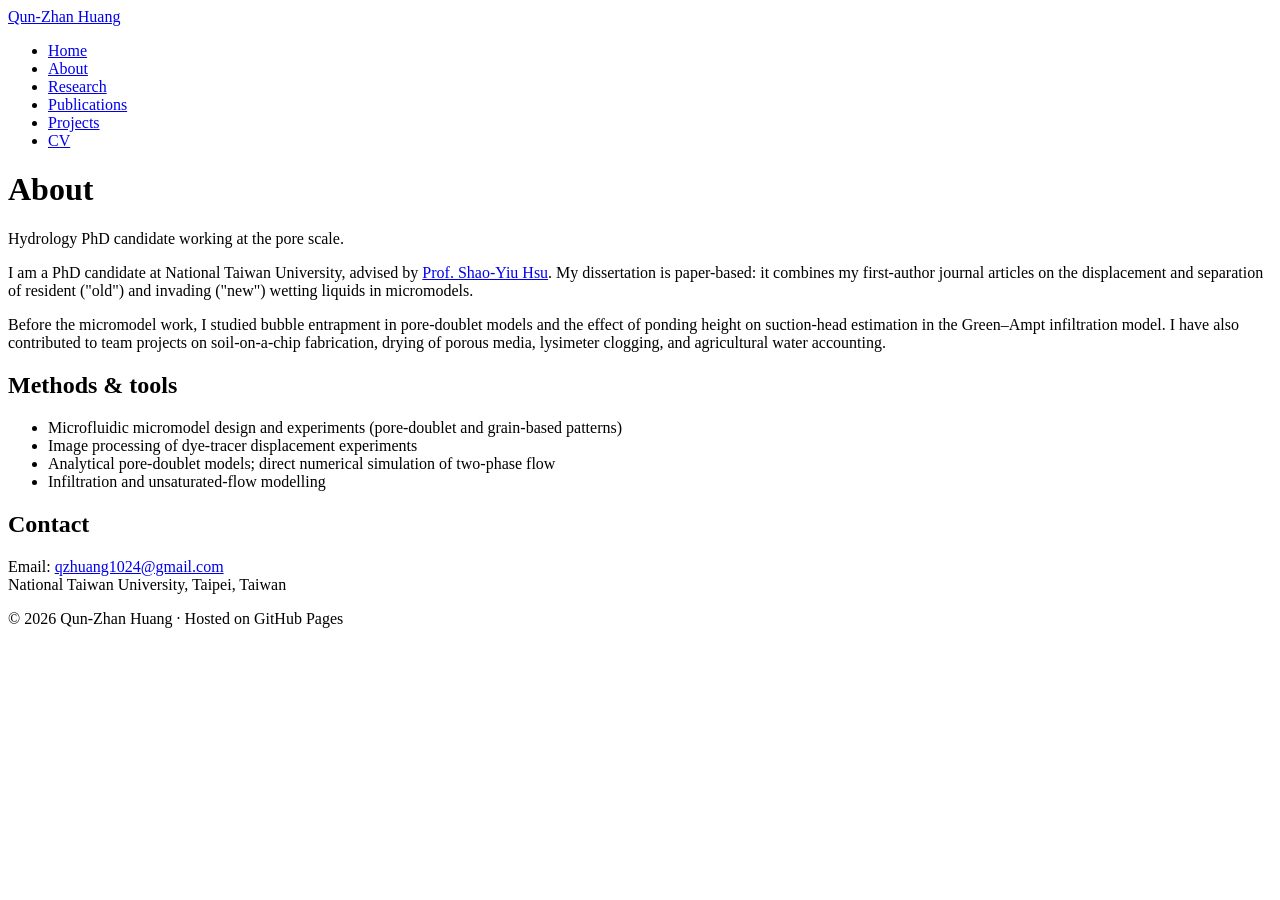
==== about.html @ c715448a "Add files via upload" ====
<!DOCTYPE html>
<html lang="en">
<head>
  <meta charset="utf-8">
  <meta name="viewport" content="width=device-width, initial-scale=1">
  <title>About | Qun-Zhan Huang</title>
  <meta name="description" content="Qun-Zhan Huang — PhD candidate researching pore-scale wetting-liquid displacement in micromodels and ecohydrological separation.">
  <link rel="preconnect" href="https://fonts.googleapis.com">
  <link href="https://fonts.googleapis.com/css2?family=Inter:wght@400;600&family=Source+Serif+4:wght@400;600&display=swap" rel="stylesheet">
  <link rel="stylesheet" href="assets/css/style.css">
</head>
<body>
  <header class="site-header">
    <nav class="nav">
      <a class="brand" href="index.html">Qun-Zhan Huang</a>
      <ul>
        <li><a href="index.html">Home</a></li>
        <li><a href="about.html" class="active">About</a></li>
        <li><a href="research.html">Research</a></li>
        <li><a href="publications.html">Publications</a></li>
        <li><a href="projects.html">Projects</a></li>
        <li><a href="cv.html">CV</a></li>
      </ul>
    </nav>
  </header>
  <main>
    <h1>About</h1>
    <p class="lead">Hydrology PhD candidate working at the pore scale.</p>
    <p>I am a PhD candidate at National Taiwan University, advised by
       <a href="https://scholars.lib.ntu.edu.tw/cris/rp/rp08314">Prof. Shao-Yiu Hsu</a>.
       My dissertation is paper-based: it combines my first-author journal articles on the
       displacement and separation of resident ("old") and invading ("new") wetting liquids in micromodels.</p>
    <p>Before the micromodel work, I studied bubble entrapment in pore-doublet models and the
       effect of ponding height on suction-head estimation in the Green–Ampt infiltration model.
       I have also contributed to team projects on soil-on-a-chip fabrication, drying of porous media,
       lysimeter clogging, and agricultural water accounting.</p>

    <h2>Methods &amp; tools</h2>
    <ul>
      <li>Microfluidic micromodel design and experiments (pore-doublet and grain-based patterns)</li>
      <li>Image processing of dye-tracer displacement experiments</li>
      <li>Analytical pore-doublet models; direct numerical simulation of two-phase flow</li>
      <li>Infiltration and unsaturated-flow modelling</li>
      <!-- TODO: add programming languages / software (e.g. Python, MATLAB, COMSOL, LaTeX) -->
    </ul>

    <h2>Contact</h2>
    <p>Email: <a href="mailto:qzhuang1024@gmail.com">qzhuang1024@gmail.com</a><br>
       <!-- TODO: department / office address -->
       National Taiwan University, Taipei, Taiwan</p>
  </main>
  <footer>© 2026 Qun-Zhan Huang · Hosted on GitHub Pages</footer>
</body>
</html>
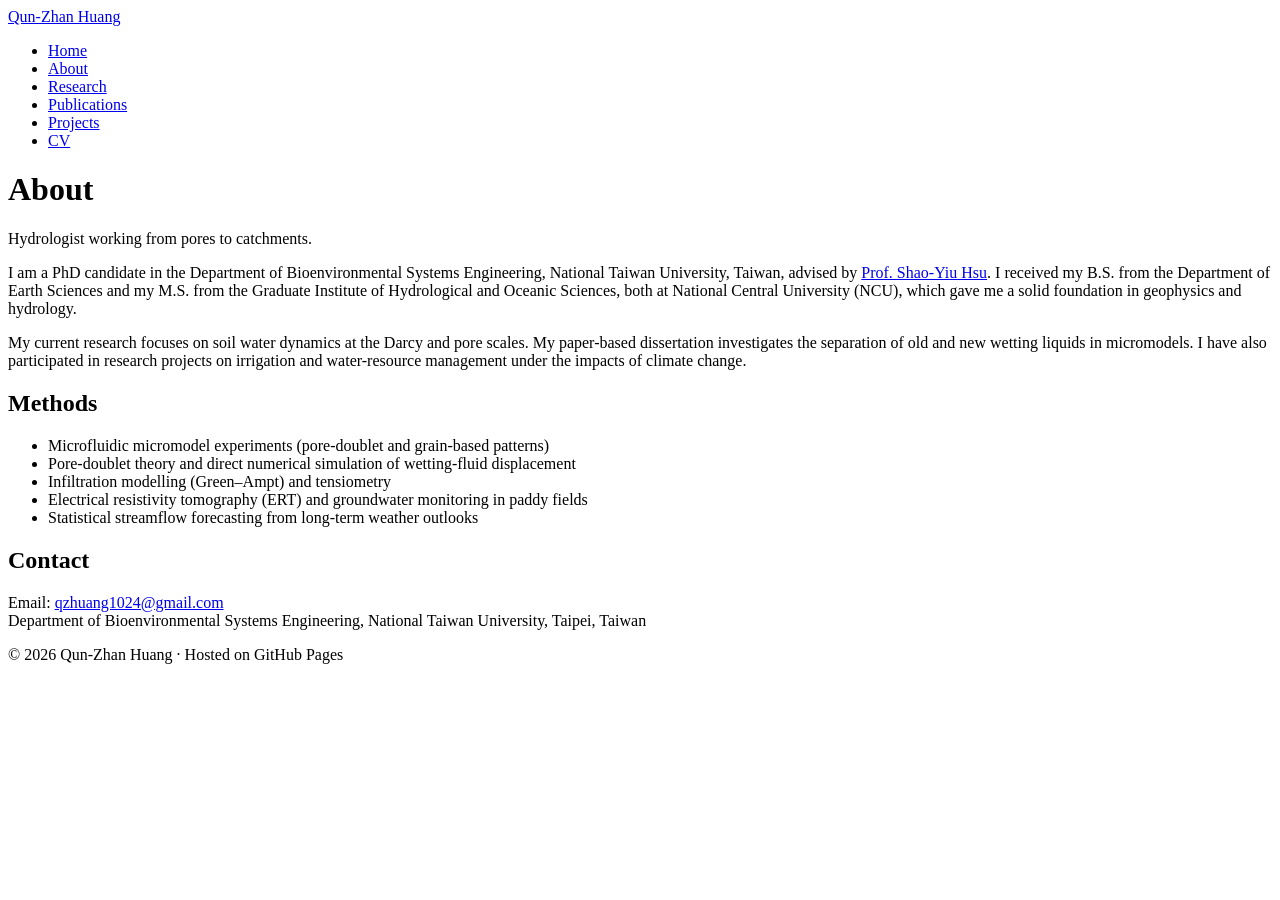
==== commit 48b4b8dc: "Add files via upload" ====
--- a/about.html
+++ b/about.html
@@ -4,7 +4,7 @@
   <meta charset="utf-8">
   <meta name="viewport" content="width=device-width, initial-scale=1">
   <title>About | Qun-Zhan Huang</title>
-  <meta name="description" content="Qun-Zhan Huang — PhD candidate researching pore-scale wetting-liquid displacement in micromodels and ecohydrological separation.">
+  <meta name="description" content="Qun-Zhan Huang — PhD candidate, Department of Bioenvironmental Systems Engineering, National Taiwan University. Soil water dynamics at the Darcy and pore scales.">
   <link rel="preconnect" href="https://fonts.googleapis.com">
   <link href="https://fonts.googleapis.com/css2?family=Inter:wght@400;600&family=Source+Serif+4:wght@400;600&display=swap" rel="stylesheet">
   <link rel="stylesheet" href="assets/css/style.css">
@@ -25,29 +25,29 @@
   </header>
   <main>
     <h1>About</h1>
-    <p class="lead">Hydrology PhD candidate working at the pore scale.</p>
-    <p>I am a PhD candidate at National Taiwan University, advised by
+    <p class="lead">Hydrologist working from pores to catchments.</p>
+    <p>I am a PhD candidate in the Department of Bioenvironmental Systems Engineering, National Taiwan University, Taiwan, advised by
        <a href="https://scholars.lib.ntu.edu.tw/cris/rp/rp08314">Prof. Shao-Yiu Hsu</a>.
-       My dissertation is paper-based: it combines my first-author journal articles on the
-       displacement and separation of resident ("old") and invading ("new") wetting liquids in micromodels.</p>
-    <p>Before the micromodel work, I studied bubble entrapment in pore-doublet models and the
-       effect of ponding height on suction-head estimation in the Green–Ampt infiltration model.
-       I have also contributed to team projects on soil-on-a-chip fabrication, drying of porous media,
-       lysimeter clogging, and agricultural water accounting.</p>
+       I received my B.S. from the Department of Earth Sciences and my M.S. from the Graduate Institute of
+       Hydrological and Oceanic Sciences, both at National Central University (NCU), which gave me a solid
+       foundation in geophysics and hydrology.</p>
+    <p>My current research focuses on soil water dynamics at the Darcy and pore scales. My paper-based
+       dissertation investigates the separation of old and new wetting liquids in micromodels. I have also
+       participated in research projects on irrigation and water-resource management under the impacts of
+       climate change.</p>
 
-    <h2>Methods &amp; tools</h2>
+    <h2>Methods</h2>
     <ul>
-      <li>Microfluidic micromodel design and experiments (pore-doublet and grain-based patterns)</li>
-      <li>Image processing of dye-tracer displacement experiments</li>
-      <li>Analytical pore-doublet models; direct numerical simulation of two-phase flow</li>
-      <li>Infiltration and unsaturated-flow modelling</li>
-      <!-- TODO: add programming languages / software (e.g. Python, MATLAB, COMSOL, LaTeX) -->
+      <li>Microfluidic micromodel experiments (pore-doublet and grain-based patterns)</li>
+      <li>Pore-doublet theory and direct numerical simulation of wetting-fluid displacement</li>
+      <li>Infiltration modelling (Green–Ampt) and tensiometry</li>
+      <li>Electrical resistivity tomography (ERT) and groundwater monitoring in paddy fields</li>
+      <li>Statistical streamflow forecasting from long-term weather outlooks</li>
     </ul>
 
     <h2>Contact</h2>
     <p>Email: <a href="mailto:qzhuang1024@gmail.com">qzhuang1024@gmail.com</a><br>
-       <!-- TODO: department / office address -->
-       National Taiwan University, Taipei, Taiwan</p>
+       Department of Bioenvironmental Systems Engineering, National Taiwan University, Taipei, Taiwan</p>
   </main>
   <footer>© 2026 Qun-Zhan Huang · Hosted on GitHub Pages</footer>
 </body>
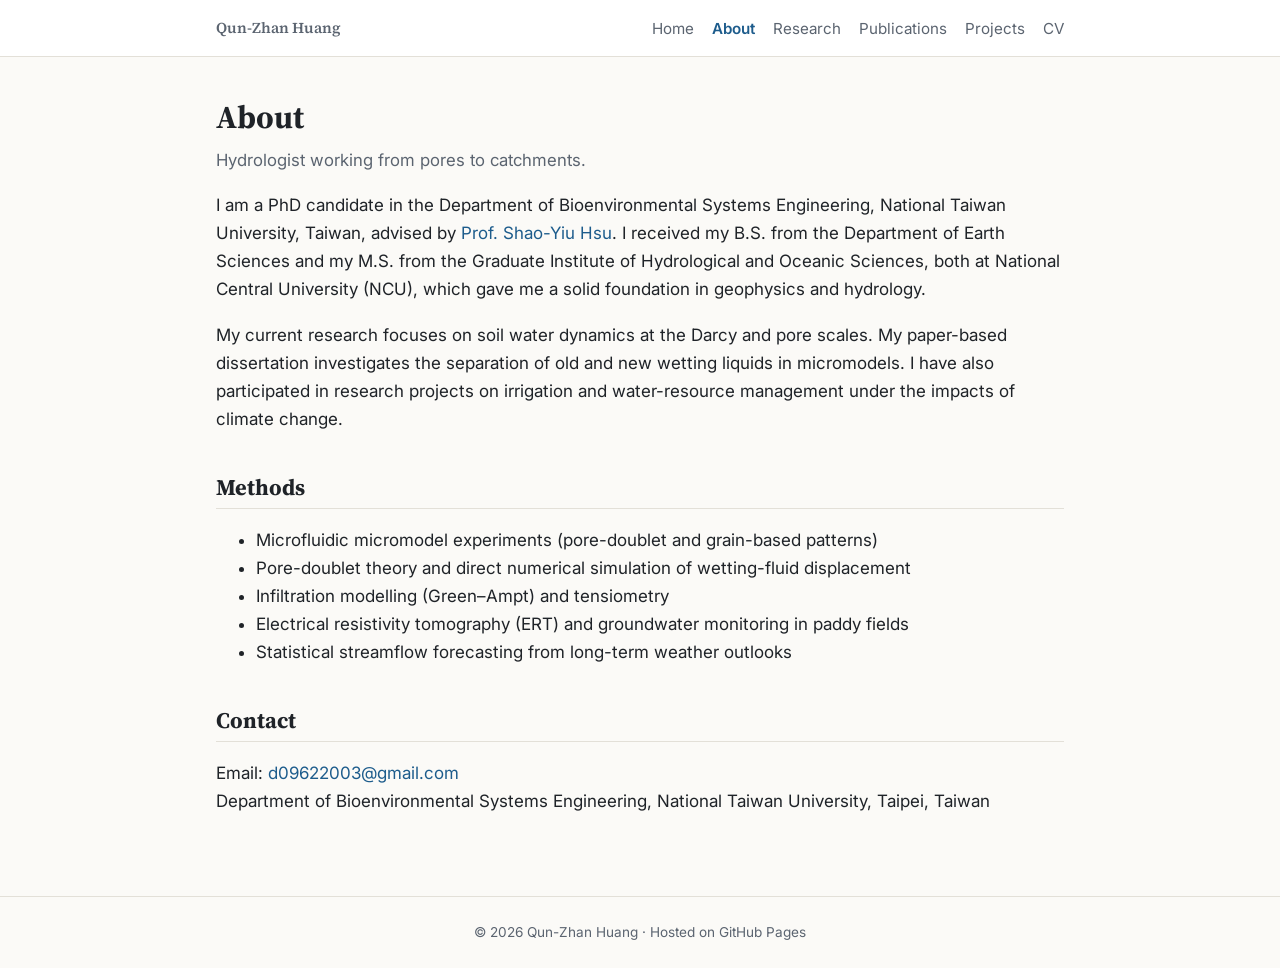
==== commit c4ec5a7a: "Update about.html" ====
--- a/about.html
+++ b/about.html
@@ -46,7 +46,7 @@
     </ul>
 
     <h2>Contact</h2>
-    <p>Email: <a href="mailto:qzhuang1024@gmail.com">qzhuang1024@gmail.com</a><br>
+    <p>Email: <a href="mailto:d09622003@gmail.com">d09622003@gmail.com</a><br>
        Department of Bioenvironmental Systems Engineering, National Taiwan University, Taipei, Taiwan</p>
   </main>
   <footer>© 2026 Qun-Zhan Huang · Hosted on GitHub Pages</footer>
--- a/assets/css/style.css
+++ b/assets/css/style.css
@@ -0,0 +1,126 @@
+/* ===== Qun-Zhan Huang — personal academic site ===== */
+:root {
+  --bg: #fbfaf7;
+  --surface: #ffffff;
+  --text: #1f2328;
+  --muted: #5b6470;
+  --accent: #1d5c8c;       /* water blue */
+  --accent-soft: #e6eff6;
+  --line: #e3e0d8;
+  --maxw: 880px;
+  --serif: "Source Serif 4", Georgia, "Times New Roman", serif;
+  --sans: "Inter", -apple-system, "Segoe UI", "Noto Sans TC", sans-serif;
+}
+@media (prefers-color-scheme: dark) {
+  :root {
+    --bg: #14171a;
+    --surface: #1b1f23;
+    --text: #e6e6e3;
+    --muted: #9aa3ad;
+    --accent: #7fb6de;
+    --accent-soft: #1f2e3a;
+    --line: #2c3238;
+  }
+}
+
+* { box-sizing: border-box; }
+html { scroll-behavior: smooth; }
+body {
+  margin: 0;
+  background: var(--bg);
+  color: var(--text);
+  font-family: var(--sans);
+  font-size: 17px;
+  line-height: 1.65;
+}
+a { color: var(--accent); text-decoration: none; }
+a:hover { text-decoration: underline; }
+img { max-width: 100%; display: block; }
+
+/* ---- Header / nav ---- */
+.site-header {
+  border-bottom: 1px solid var(--line);
+  background: var(--surface);
+  position: sticky; top: 0; z-index: 10;
+}
+.nav {
+  max-width: var(--maxw);
+  margin: 0 auto;
+  padding: 14px 16px;
+  display: flex; flex-wrap: wrap; align-items: center; justify-content: space-between; gap: 8px 20px;
+}
+.brand { font-family: var(--serif); font-size: 1.2rem; font-weight: 600; color: var(--text); }
+.brand:hover { text-decoration: none; }
+.nav ul { list-style: none; margin: 0; padding: 0; display: flex; flex-wrap: wrap; gap: 4px 18px; }
+.nav a { color: var(--muted); font-size: 0.95rem; }
+.nav a:hover, .nav a.active { color: var(--accent); text-decoration: none; }
+.nav a.active { font-weight: 600; }
+
+/* ---- Main ---- */
+main { max-width: var(--maxw); margin: 0 auto; padding: 40px 16px 64px; }
+h1, h2, h3 { font-family: var(--serif); line-height: 1.3; }
+h1 { font-size: 2rem; margin: 0 0 8px; }
+h2 { font-size: 1.4rem; margin: 40px 0 12px; padding-bottom: 6px; border-bottom: 1px solid var(--line); }
+h3 { font-size: 1.1rem; margin: 24px 0 6px; }
+.lead { color: var(--muted); font-size: 1.05rem; margin-top: 0; }
+
+/* ---- Hero (index) ---- */
+.hero { display: grid; grid-template-columns: 200px 1fr; gap: 32px; align-items: center; }
+.hero img {
+  width: 200px; height: 200px; object-fit: cover; border-radius: 50%;
+  border: 1px solid var(--line); background: var(--accent-soft);
+}
+.hero .role { color: var(--muted); margin: 4px 0 16px; }
+.links { display: flex; flex-wrap: wrap; gap: 8px; margin-top: 12px; }
+.btn {
+  display: inline-block; padding: 6px 14px; border: 1px solid var(--line);
+  border-radius: 999px; font-size: 0.9rem; color: var(--text); background: var(--surface);
+}
+.btn:hover { border-color: var(--accent); color: var(--accent); text-decoration: none; }
+.btn.primary { background: var(--accent); border-color: var(--accent); color: #fff; }
+.btn.primary:hover { color: #fff; opacity: 0.9; }
+
+@media (max-width: 640px) {
+  .hero { grid-template-columns: 1fr; text-align: center; }
+  .hero img { margin: 0 auto; width: 160px; height: 160px; }
+  .links { justify-content: center; }
+  h1 { font-size: 1.7rem; }
+}
+
+/* ---- Cards / lists ---- */
+.card {
+  background: var(--surface); border: 1px solid var(--line); border-radius: 10px;
+  padding: 18px 20px; margin: 14px 0;
+}
+.card h3 { margin-top: 0; }
+.tag {
+  display: inline-block; font-size: 0.78rem; padding: 2px 8px; border-radius: 4px;
+  background: var(--accent-soft); color: var(--accent); margin-right: 6px;
+}
+.news { list-style: none; padding: 0; margin: 0; }
+.news li { display: grid; grid-template-columns: 90px 1fr; gap: 12px; padding: 6px 0; }
+.news .date { color: var(--muted); font-variant-numeric: tabular-nums; }
+
+/* ---- Publications ---- */
+.pubs { list-style: none; padding: 0; margin: 0; counter-reset: pub; }
+.pubs li { position: relative; padding: 12px 0 12px 36px; border-bottom: 1px dashed var(--line); }
+.pubs li::before {
+  counter-increment: pub; content: "[" counter(pub) "]";
+  position: absolute; left: 0; top: 12px; color: var(--muted); font-size: 0.9rem;
+}
+.pubs .title { font-weight: 600; }
+.pubs .venue { font-style: italic; }
+.pubs .me { text-decoration: underline; text-underline-offset: 3px; }
+.pubs .meta { font-size: 0.9rem; margin-top: 4px; }
+.pubs .meta a { margin-right: 12px; }
+
+/* ---- CV ---- */
+.cv-row { display: grid; grid-template-columns: 130px 1fr; gap: 16px; padding: 8px 0; }
+.cv-row .when { color: var(--muted); font-variant-numeric: tabular-nums; }
+@media (max-width: 640px) { .cv-row { grid-template-columns: 1fr; gap: 0; } }
+
+/* ---- Footer ---- */
+footer {
+  border-top: 1px solid var(--line); color: var(--muted); font-size: 0.85rem;
+  text-align: center; padding: 24px 16px;
+}
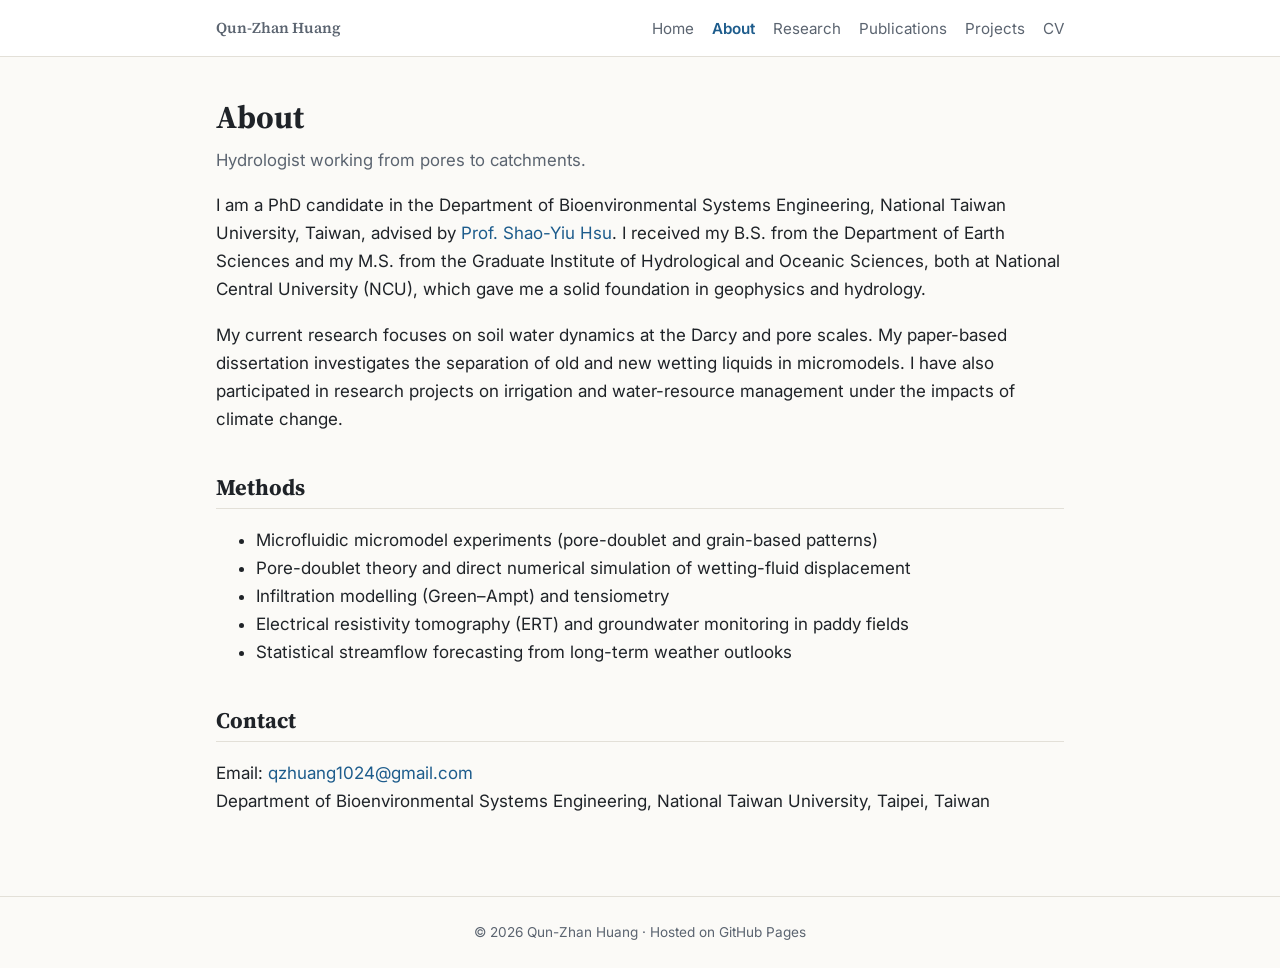
==== commit 28bcd6e0: "Integrate NbS toolbox Integrate NbS toolbox under /nbs-toolbox and self-host Chart.js" ====
--- a/about.html
+++ b/about.html
@@ -46,7 +46,7 @@
     </ul>
 
     <h2>Contact</h2>
-    <p>Email: <a href="mailto:d09622003@gmail.com">d09622003@gmail.com</a><br>
+    <p>Email: <a href="mailto:qzhuang1024@gmail.com">qzhuang1024@gmail.com</a><br>
        Department of Bioenvironmental Systems Engineering, National Taiwan University, Taipei, Taiwan</p>
   </main>
   <footer>© 2026 Qun-Zhan Huang · Hosted on GitHub Pages</footer>
--- a/assets/css/style.css
+++ b/assets/css/style.css
@@ -124,3 +124,13 @@
   border-top: 1px solid var(--line); color: var(--muted); font-size: 0.85rem;
   text-align: center; padding: 24px 16px;
 }
+
+/* ---- Projects ---- */
+.proj { border-bottom: 1px dashed var(--line); padding: 14px 0; }
+.proj .tag { margin-bottom: 4px; }
+.proj-zh { color: var(--muted); font-size: 0.92rem; margin-top: 2px; }
+.proj-meta { font-size: 0.88rem; color: var(--accent); margin-top: 4px; }
+.proj-role { font-size: 0.95rem; margin-top: 6px; }
+.proj-roc { font-size: 0.8rem; margin-top: 2px; }
+ul.proj-role { margin: 6px 0 0; padding-left: 1.2em; font-size: 0.95rem; }
+ul.proj-role li { margin: 2px 0; }
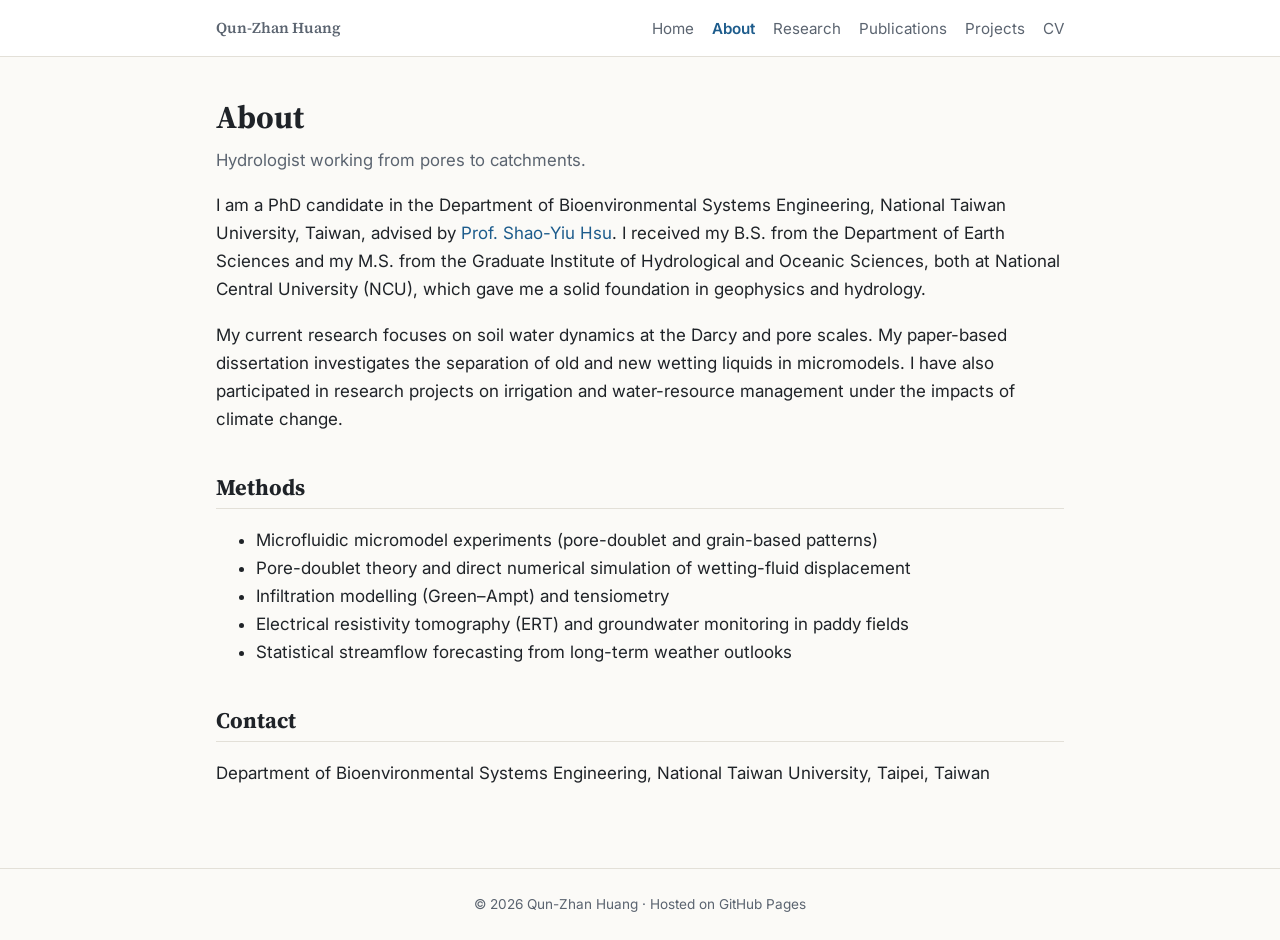
==== commit ee56ab97: "add Award add Award" ====
--- a/about.html
+++ b/about.html
@@ -46,8 +46,7 @@
     </ul>
 
     <h2>Contact</h2>
-    <p>Email: <a href="mailto:qzhuang1024@gmail.com">qzhuang1024@gmail.com</a><br>
-       Department of Bioenvironmental Systems Engineering, National Taiwan University, Taipei, Taiwan</p>
+    <p>Department of Bioenvironmental Systems Engineering, National Taiwan University, Taipei, Taiwan</p>
   </main>
   <footer>© 2026 Qun-Zhan Huang · Hosted on GitHub Pages</footer>
 </body>
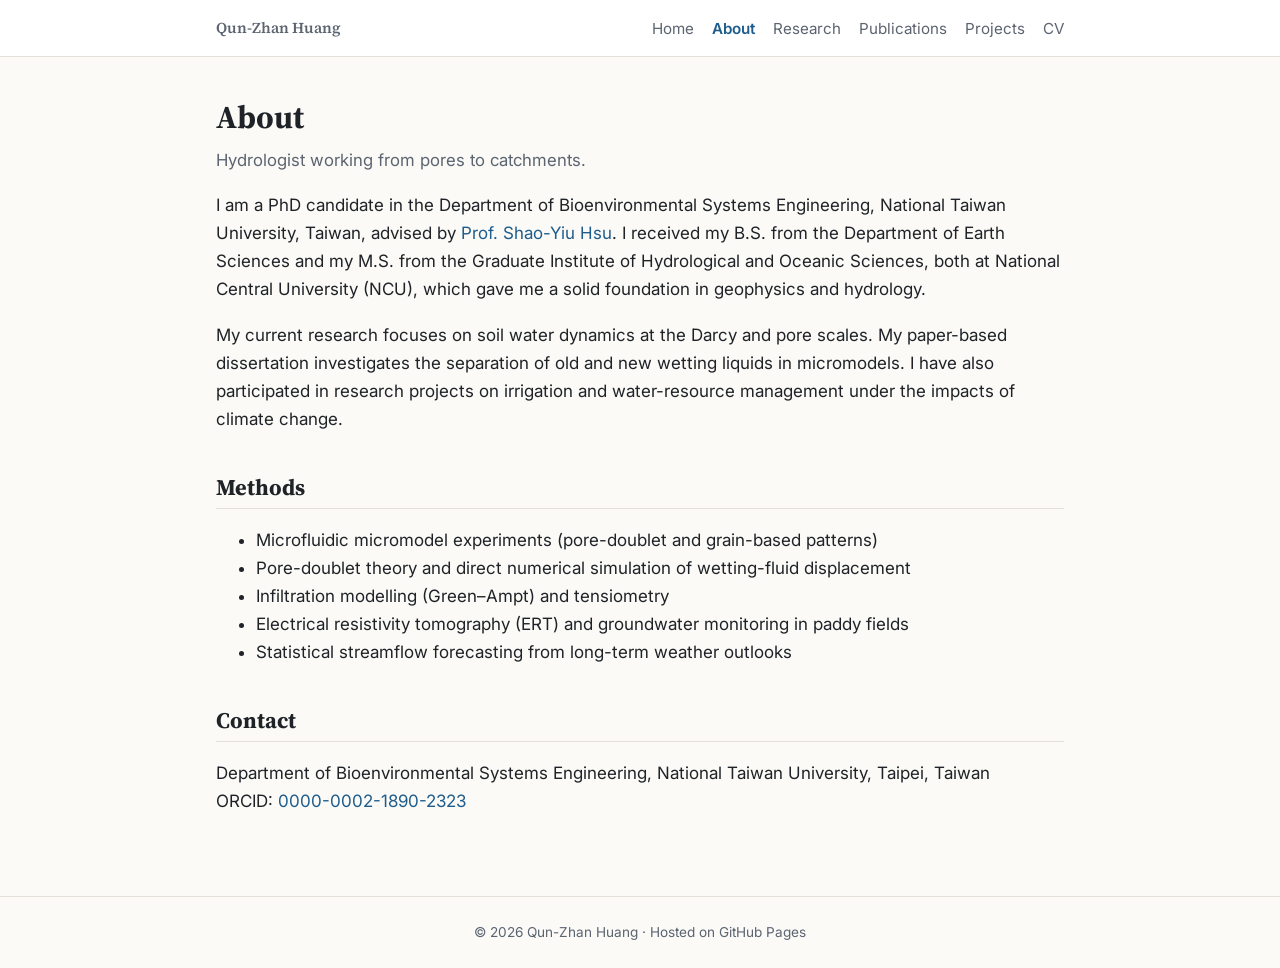
==== commit e4d4225c: "Add research figures, award certificates and ORCID - Research: figure cards with captions, attributi" ====
--- a/about.html
+++ b/about.html
@@ -46,7 +46,8 @@
     </ul>
 
     <h2>Contact</h2>
-    <p>Department of Bioenvironmental Systems Engineering, National Taiwan University, Taipei, Taiwan</p>
+    <p>Department of Bioenvironmental Systems Engineering, National Taiwan University, Taipei, Taiwan<br>
+       ORCID: <a href="https://orcid.org/0000-0002-1890-2323">0000-0002-1890-2323</a></p>
   </main>
   <footer>© 2026 Qun-Zhan Huang · Hosted on GitHub Pages</footer>
 </body>
--- a/assets/css/style.css
+++ b/assets/css/style.css
@@ -134,3 +134,20 @@
 .proj-roc { font-size: 0.8rem; margin-top: 2px; }
 ul.proj-role { margin: 6px 0 0; padding-left: 1.2em; font-size: 0.95rem; }
 ul.proj-role li { margin: 2px 0; }
+
+/* ---- Award certificates ---- */
+.award { display: flex; gap: 14px; align-items: flex-start; justify-content: space-between; }
+.award-thumb { flex: none; }
+.award-thumb img { width: 72px; height: 96px; object-fit: cover; border: 1px solid var(--line); border-radius: 4px; background: var(--surface); }
+.award-thumb:hover img { border-color: var(--accent); }
+
+/* ---- Research figure cards ---- */
+.rcard { display: grid; grid-template-columns: minmax(0, 5fr) minmax(0, 7fr); gap: 22px; align-items: start; }
+.rfig { margin: 0; }
+.rfig + .rfig { margin-top: 16px; }
+.rfig img { width: 100%; height: auto; border: 1px solid var(--line); border-radius: 6px; background: #fff; }
+.rfig a:hover img { border-color: var(--accent); }
+.rfig figcaption { font-size: 0.8rem; color: var(--muted); line-height: 1.45; margin-top: 6px; }
+.rtext p { margin: 0 0 10px; }
+.rcite { font-size: 0.88rem; color: var(--muted); }
+@media (max-width: 640px) { .rcard { grid-template-columns: 1fr; gap: 14px; } }
